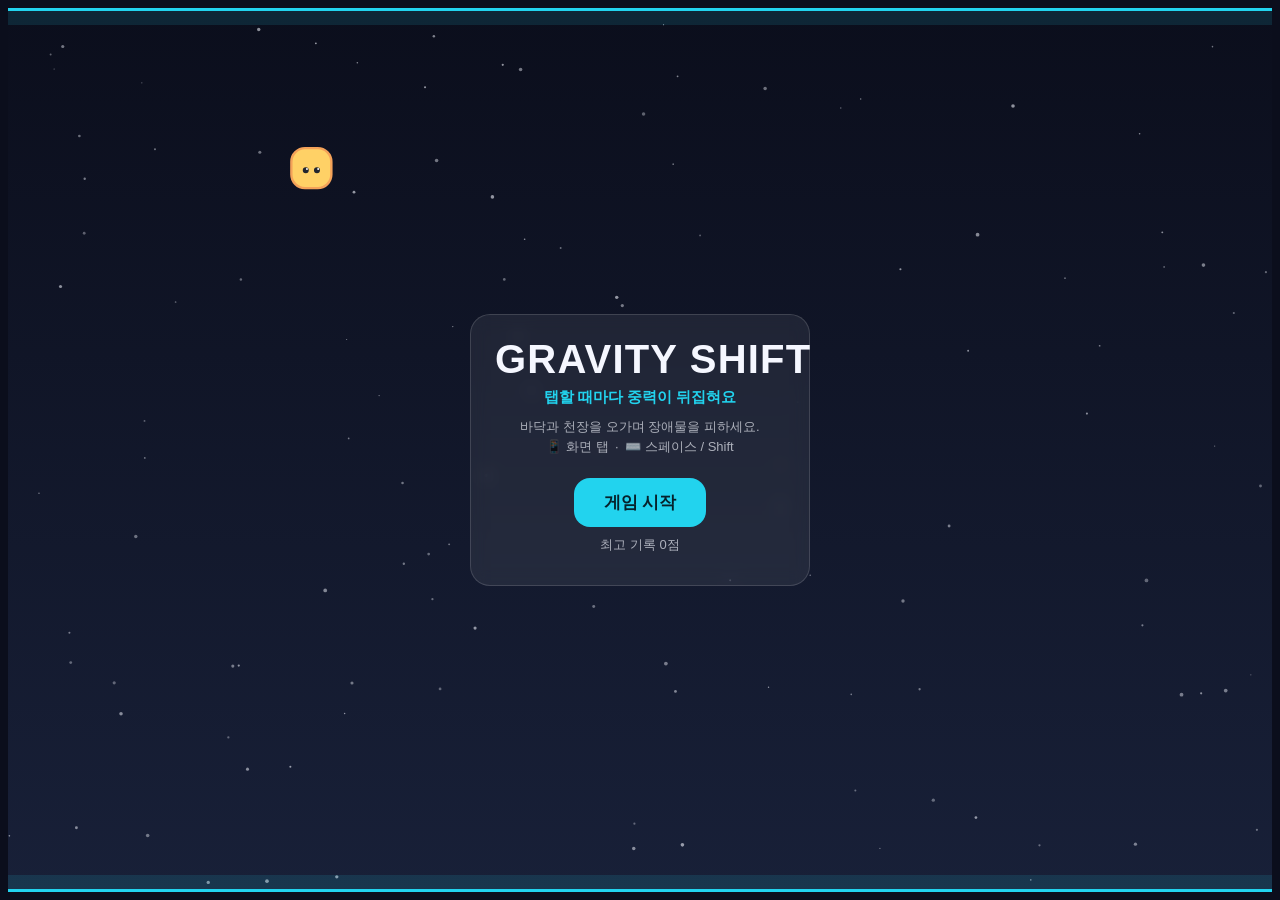
==== gravity-shift-standalone.html @ 94f9169b "Gravity Shift v1.1 — Game Off 2026 (SHIFT) 중력 반전 러너. 탭할 때마다 중력이 뒤집혀요. - v1.1: 최대 스크롤 속도 완화(1.55→1.40" ====
<!doctype html>
<html lang="ko">
<head>
<meta charset="utf-8">
<meta name="viewport" content="width=device-width, initial-scale=1, maximum-scale=1, user-scalable=no, viewport-fit=cover">
<meta name="apple-mobile-web-app-capable" content="yes">
<meta name="theme-color" content="#0b0e1c">
<title>Gravity Shift — 중력 반전 러너</title>
<style>
/* ==========================================================================
   Gravity Shift — 스타일
   색은 CSS 변수(디자인 토큰)로 관리해요. 앱 위젯에서는 자비스 앱의 토큰이
   자동으로 주입되고, 없을 때는 var() 안의 기본값을 사용해요.
   ========================================================================== */

* { box-sizing: border-box; }

html, body {
  margin: 0;
  padding: 0;
  height: 100%;
}

body {
  background: var(--pickle-surface-page, #0b0e1c);
  color: var(--pickle-text-primary, #f5f7ff);
  overflow: hidden;                      /* 당겨서 새로고침·스크롤 방지 */
  overscroll-behavior: none;
  -webkit-tap-highlight-color: transparent;
  user-select: none;
  -webkit-user-select: none;
  font-family: -apple-system, BlinkMacSystemFont, "Segoe UI", "Apple SD Gothic Neo", "Noto Sans KR", sans-serif;
}

/* 게임 무대: 화면 전체 + 아이폰 노치/홈바 안전 영역만큼 안쪽 여백 */
#stage {
  position: fixed;
  inset: 0;
  padding:
    calc(env(safe-area-inset-top, 0px) + 8px)
    calc(env(safe-area-inset-right, 0px) + 8px)
    calc(env(safe-area-inset-bottom, 0px) + 8px)
    calc(env(safe-area-inset-left, 0px) + 8px);
}

#game {
  display: block;
  width: 100%;
  height: 100%;
  touch-action: none;                    /* 탭해도 스크롤·확대되지 않아요 */
}

/* ── 안내 화면(시작·게임 오버·일시정지) ─────────────────────────── */
.screen {
  position: absolute;
  inset: 0;
  z-index: 2;
  display: flex;
  align-items: center;
  justify-content: center;
  padding: 24px;
  text-align: center;
}

.screen.hidden { display: none; }

.card {
  width: min(88%, 340px);
  padding: 22px 24px;
  border-radius: var(--pickle-radius-card, 20px);
  background: var(--pickle-surface-card, rgba(255, 255, 255, 0.07));
  border: 1px solid var(--pickle-border-hairline, rgba(255, 255, 255, 0.14));
  backdrop-filter: blur(8px);
  -webkit-backdrop-filter: blur(8px);
}

h1 {
  margin: 0 0 6px;
  font-size: clamp(26px, 7vw, 40px);
  font-weight: 800;
  letter-spacing: 0.03em;
  color: var(--pickle-text-primary, #f5f7ff);
}

h2 {
  margin: 0 0 10px;
  font-size: clamp(20px, 5vw, 26px);
  font-weight: 800;
}

.tag {
  margin: 0 0 10px;
  font-size: 15px;
  font-weight: 700;
  color: var(--pickle-accent, #22d3ee);
}

.hint {
  margin: 8px 0;
  font-size: 13px;
  line-height: 1.55;
  color: var(--pickle-text-secondary, rgba(245, 247, 255, 0.66));
}

.score-big {
  margin: 4px 0;
  font-size: 30px;
  font-weight: 800;
}

.badge {
  margin: 4px 0;
  font-size: 14px;
  font-weight: 700;
  color: var(--pickle-text-primary, #f5f7ff);
  background: rgba(255, 214, 102, 0.18);
  border: 1px solid rgba(255, 214, 102, 0.45);
  border-radius: var(--pickle-radius-pill, 999px);
  padding: 4px 12px;
  display: inline-block;
}

.badge.hidden { display: none; }

.btn {
  margin-top: 12px;
  font: inherit;
  font-size: 17px;
  font-weight: 800;
  padding: 13px 30px;
  border: 0;
  border-radius: var(--pickle-radius-cta, 16px);
  background: var(--pickle-accent, #22d3ee);
  color: #06222b;
  cursor: pointer;
  transition: transform 0.06s ease;
}

.btn:active { transform: scale(0.95); }

</style>
</head>
<body>
<main id="stage">
  <canvas id="game" aria-label="게임 화면"></canvas>

  <!-- 시작 화면 -->
  <section id="screen-title" class="screen">
    <div class="card">
      <h1>GRAVITY&nbsp;SHIFT</h1>
      <p class="tag">탭할 때마다 중력이 뒤집혀요</p>
      <p class="hint">바닥과 천장을 오가며 장애물을 피하세요.<br>
        📱 화면 탭&ensp;·&ensp;⌨️ 스페이스 / Shift</p>
      <button class="btn" id="btn-start" type="button">게임 시작</button>
      <p class="hint" id="title-best">최고 기록 0점</p>
    </div>
  </section>

  <!-- 게임 오버 화면 -->
  <section id="screen-over" class="screen hidden">
    <div class="card">
      <h2>게임 오버</h2>
      <p class="score-big" id="over-score">이번 점수 0점</p>
      <p class="badge hidden" id="over-new">🎉 새 최고 기록!</p>
      <p class="hint" id="over-best">최고 기록 0점</p>
      <button class="btn" id="btn-restart" type="button">다시 하기</button>
    </div>
  </section>

  <!-- 일시정지 화면 -->
  <section id="screen-pause" class="screen hidden">
    <div class="card">
      <h2>일시정지</h2>
      <p class="hint">화면을 탭하면 계속돼요</p>
      <button class="btn" id="btn-resume" type="button">계속하기</button>
    </div>
  </section>
</main>
<script>
/* ==========================================================================
   Gravity Shift — 중력 반전 러너
   GitHub Game Off 2026 · 테마 "SHIFT"
   --------------------------------------------------------------------------
   규칙: 화면을 탭하면 중력이 뒤집혀요. 바닥과 천장을 오가며
   가시(삼각형)와 공중 바를 피하고, 별을 먹으면 보너스 점수!
   --------------------------------------------------------------------------
   파일 안내
   · CFG      : 난이도 숫자들이 모여 있어요. 여기를 고치면 밸런스가 바뀝니다.
   · COLORS   : 게임 그림에 쓰는 색.
   · 위젯 연동: 자비스 앱 위젯에서 실행되면 pickle.widget 으로 기록을 저장하고
                자비스가 'flip'(중력 뒤집기)·'restart' 명령을 보낼 수 있어요.
   ========================================================================== */
(function () {
  'use strict';

  // ───────────────────────── 설정 (튜닝 포인트) ─────────────────────────
  var CFG = {
    gravity:       3.2,   // 중력 가속 (화면 높이/초²) — 클수록 빨리 떨어져요
    maxFall:       1.25,  // 최대 낙하 속도 (화면 높이/초)
    speedBase:     0.70,  // 장애물 스크롤 속도 (화면 높이/초)
    speedRamp:     1 / 50, // 매초 속도 증가율
    speedMax:      1.40,  // 최대 스크롤 속도 (후반 0.3초 미만 간격 방지)
    playerX:       0.24,  // 플레이어 x 위치 (화면 폭 비율)
    playerSize:    0.055, // 플레이어 크기 (화면 높이 비율)
    hitScale:      0.70,  // 충돌 판정 배율 — 1보다 작으면 더 관대해요
    gapMin:        0.60,  // 장애물 사이 최소 간격 (화면 높이 비율)
    gapMax:        1.00,  // 장애물 사이 최대 간격
    gapShrink:     0.60,  // 시간이 지날수록 간격이 최대 이 배율까지 줄어요
    pxPerPoint:    40,    // 이 만큼 이동할 때마다 1점
    starPoints:    5,     // 별 1개 보너스
    starChance:    0.35,  // 장애물 사이에 별이 나올 확률
    restartLockMs: 500    // 게임 오버 직후 입력 잠금 (실수로 바로 재시작되는 것 방지)
  };

  // 게임 그림에 쓰는 색 (화면 UI 색은 style.css의 토큰 사용)
  var COLORS = {
    skyTop: '#0b0e1c', skyBottom: '#182038',
    floorGlow: '#22d3ee',
    player: '#ffd166', playerDark: '#f4a259',
    obstacle: '#ff6b6b', obstacleDark: '#c9485f',
    star: '#ffe6a1',
    text: '#f5f7ff'
  };

  // ───────────────────── 위젯 연동 (앱에서 실행될 때) ─────────────────────
  var widget = (window.pickle && window.pickle.widget) ? window.pickle.widget : null;

  // ───────────────────────── 기록 불러오기 ─────────────────────────
  var store = { best: 0, last: 0, games: 0 };
  try {
    var rawBest = localStorage.getItem('gravity-shift-best');
    if (rawBest) store.best = parseInt(rawBest, 10) || 0;
  } catch (e) { /* 위젯 안에서는 localStorage를 못 써요 */ }
  if (widget && widget.state) {
    store.best  = widget.state.best  || store.best;
    store.last  = widget.state.last  || 0;
    store.games = widget.state.games || 0;
  }

  function saveRecord() {
    try { localStorage.setItem('gravity-shift-best', String(store.best)); } catch (e) {}
    if (widget) {
      widget.save({
        best: store.best, last: store.last, games: store.games,
        metrics: {
          high_score: store.best,
          last_score: store.last,
          games_played: store.games
        }
      }).catch(function () { /* 저장 충돌 시 onstate가 최신 상태를 알려줘요 */ });
    }
  }

  // ───────────────────────── 화면 요소 ─────────────────────────
  var stage  = document.getElementById('stage');
  var canvas = document.getElementById('game');
  var ctx    = canvas.getContext('2d');
  var screens = {
    title: document.getElementById('screen-title'),
    over:  document.getElementById('screen-over'),
    pause: document.getElementById('screen-pause')
  };
  var el = {
    titleBest: document.getElementById('title-best'),
    overScore: document.getElementById('over-score'),
    overBest:  document.getElementById('over-best'),
    overNew:   document.getElementById('over-new')
  };

  // ───────────────────────── 실행 상태 ─────────────────────────
  var W = 0, H = 0, DPR = 1, fontStack = 'sans-serif';
  var state = 'title';          // title | playing | paused | over
  var time = 0;                 // 이번 판 경과 시간(초)
  var speed = 0;                // 현재 스크롤 속도(px/초)
  var score = 0;
  var newBest = false;
  var overAt = 0;
  var lastSignalAt = -999999;
  var shake = 0, flash = 0;

  var player = { y: 0, vy: 0, dir: 1 };   // dir: 1=아래로, -1=위로
  var obstacles = [];           // {kind:'spike'|'bar', ...}
  var stars = [];               // {x, yF, r, phase}
  var particles = [];           // {x, y, vx, vy, life, maxLife, r, color}
  var trail = [];               // 플레이어 잔상
  var bgStars = [];             // 배경 별 (시차 스크롤)
  var distSinceSpawn = 0, nextGap = 0;

  function playerSize() {
    return Math.max(16, Math.min(40, H * CFG.playerSize));
  }

  // ───────────────────────── 소리 (WebAudio, 파일 없음) ─────────────────────────
  var AC = null;
  function ensureAudio() {
    if (!AC) {
      try { AC = new (window.AudioContext || window.webkitAudioContext)(); } catch (e) {}
    }
    if (AC && AC.state === 'suspended') AC.resume();
  }
  function blip(freq, dur, type, vol) {
    if (!AC) return;
    try {
      var o = AC.createOscillator(), g = AC.createGain();
      o.type = type || 'square';
      o.frequency.value = freq;
      g.gain.setValueAtTime(vol || 0.04, AC.currentTime);
      g.gain.exponentialRampToValueAtTime(0.0001, AC.currentTime + dur);
      o.connect(g); g.connect(AC.destination);
      o.start(); o.stop(AC.currentTime + dur);
    } catch (e) {}
  }

  // ───────────────────────── 크기 조절 ─────────────────────────
  function resize() {
    var oldH = H;
    W = canvas.clientWidth;
    H = canvas.clientHeight;
    if (W < 1 || H < 1) return;
    DPR = Math.min(window.devicePixelRatio || 1, 3);
    canvas.width  = Math.round(W * DPR);
    canvas.height = Math.round(H * DPR);
    ctx.setTransform(DPR, 0, 0, DPR, 0, 0);
    if (oldH > 0 && H !== oldH) player.y = player.y * H / oldH;
    fontStack = getComputedStyle(document.body).fontFamily || 'sans-serif';
    makeBgStars();
  }

  function makeBgStars() {
    bgStars = [];
    var n = Math.round(W * H / 9000);
    for (var i = 0; i < n; i++) {
      bgStars.push({
        x: Math.random(), y: Math.random(),
        z: 0.35 + Math.random() * 0.65,   // 깊이 (멀수록 느리게)
        r: 0.5 + Math.random() * 1.4
      });
    }
  }

  // ───────────────────────── 게임 흐름 ─────────────────────────
  function showScreen(name) {
    screens.title.classList.toggle('hidden', name !== 'title');
    screens.over.classList.toggle('hidden', name !== 'over');
    screens.pause.classList.toggle('hidden', name !== 'pause');
  }

  function refreshTitle() {
    el.titleBest.textContent = '최고 기록 ' + store.best + '점';
  }

  function startGame() {
    state = 'playing';
    time = 0; score = 0; newBest = false;
    player.y = H / 2; player.vy = 0; player.dir = 1;
    obstacles.length = 0; stars.length = 0; particles.length = 0; trail.length = 0;
    distSinceSpawn = 0;
    nextGap = H * CFG.gapMax * 1.3;   // 첫 장애물 전까지는 여유를 줘요
    shake = 0; flash = 0;
    showScreen(null);
    blip(560, 0.08, 'square', 0.05);
  }

  function pauseGame() {
    if (state !== 'playing') return;
    state = 'paused';
    showScreen('pause');
  }

  function resumeGame() {
    if (state !== 'paused') return;
    state = 'playing';
    showScreen(null);
  }

  function gameOver() {
    state = 'over';
    overAt = performance.now();
    shake = 1; flash = 1;
    var s = Math.floor(score);
    store.last = s;
    store.games += 1;
    newBest = s > store.best;
    if (newBest) store.best = s;
    saveRecord();

    el.overScore.textContent = '이번 점수 ' + s + '점';
    el.overBest.textContent = '최고 기록 ' + store.best + '점';
    el.overNew.classList.toggle('hidden', !newBest);
    setTimeout(function () { if (state === 'over') showScreen('over'); }, 450);

    if (widget && performance.now() - lastSignalAt > 3000) {
      lastSignalAt = performance.now();
      widget.signal(newBest
        ? '새 최고 기록! ' + s + '점으로 게임 오버였어요.'
        : s + '점으로 게임 오버, 최고 기록은 ' + store.best + '점이에요.');
    }
    blip(120, 0.3, 'sawtooth', 0.07);
    blip(60, 0.4, 'triangle', 0.05);
  }

  function flip() {
    player.dir *= -1;
    var px = W * CFG.playerX, size = playerSize();
    for (var i = 0; i < 8; i++) {
      var a = Math.random() * Math.PI * 2;
      particles.push({
        x: px, y: player.y,
        vx: Math.cos(a) * size * 3, vy: Math.sin(a) * size * 3,
        life: 0.35, maxLife: 0.35, r: size * 0.10 + Math.random() * size * 0.08,
        color: COLORS.player
      });
    }
    blip(300 + Math.random() * 60, 0.07, 'square', 0.045);
  }

  // ───────────────────────── 스폰 ─────────────────────────
  function spawnObstacle() {
    var size = playerSize();
    if (time > 14 && Math.random() < 0.24) {
      // 공중 바: 바로 위나 아래에 딱 붙어서 통과해야 해요
      var bh = H * (0.20 + Math.random() * 0.14);
      obstacles.push({
        kind: 'bar',
        x: W + size * 2, w: size * 0.9,
        top: H * 0.5 - bh / 2, bottom: H * 0.5 + bh / 2,
        passed: false
      });
    } else {
      var n = 1 + (Math.random() < 0.35 ? 1 : 0) + (Math.random() < 0.12 ? 1 : 0);
      obstacles.push({
        kind: 'spike',
        x: W + size * 2, w: size * 1.5 * n, h: size * 1.5,
        side: Math.random() < 0.5 ? 'floor' : 'ceil',
        n: n, passed: false
      });
    }
    if (Math.random() < CFG.starChance) {
      stars.push({
        x: W + size * 2 + nextGap * 0.55,
        yF: 0.20 + Math.random() * 0.60,
        r: size * 0.55,
        phase: Math.random() * Math.PI * 2
      });
    }
    var shrink = 1 - Math.min(0.30, time * CFG.gapShrink / 90);
    nextGap = H * (CFG.gapMin + Math.random() * (CFG.gapMax - CFG.gapMin)) * shrink;
    distSinceSpawn = 0;
  }

  // ───────────────────────── 업데이트 ─────────────────────────
  function rectHit(ax, ay, aw, ah, bx, by, bw, bh) {
    return ax < bx + bw && ax + aw > bx && ay < by + bh && ay + ah > by;
  }

  function update(dt) {
    shake = Math.max(0, shake - dt * 2.2);
    flash = Math.max(0, flash - dt * 2.4);
    updateParticles(dt);

    if (state === 'title') { time += dt; return; }
    if (state !== 'playing') return;

    time += dt;
    speed = Math.min(H * CFG.speedMax, H * CFG.speedBase * (1 + time * CFG.speedRamp));

    // 중력 + 낙하
    player.vy += H * CFG.gravity * player.dir * dt;
    var mf = H * CFG.maxFall;
    if (player.vy >  mf) player.vy =  mf;
    if (player.vy < -mf) player.vy = -mf;
    player.y += player.vy * dt;

    var half = playerSize() * CFG.hitScale / 2;
    // 바닥·천장에 닿으면 미끄러지듯 붙어 있어요 (죽지 않아요)
    if (player.y + half > H) { player.y = H - half; if (player.dir > 0) player.vy = 0; }
    if (player.y - half < 0) { player.y = half;     if (player.dir < 0) player.vy = 0; }

    // 잔상
    trail.push({ y: player.y });
    if (trail.length > 10) trail.shift();

    // 스폰
    distSinceSpawn += speed * dt;
    if (distSinceSpawn >= nextGap) spawnObstacle();

    // 장애물 이동 · 통과 점수 · 충돌
    var px = W * CFG.playerX, py = player.y, size = playerSize();
    for (var i = obstacles.length - 1; i >= 0; i--) {
      var o = obstacles[i];
      o.x -= speed * dt;
      if (o.x + o.w < -40) { obstacles.splice(i, 1); continue; }

      if (!o.passed && o.x + o.w < px - half) { o.passed = true; score += 1; }

      var hit = false;
      if (o.kind === 'spike') {
        var hh = o.h * 0.72;                       // 뾰족한 끝은 살짝 관대하게
        var oy = (o.side === 'floor') ? H - hh : 0;
        hit = rectHit(px - half, py - half, half * 2, half * 2,
                      o.x + o.w * 0.18, oy, o.w * 0.64, hh);
      } else {
        var m = size * 0.08;
        hit = rectHit(px - half, py - half, half * 2, half * 2,
                      o.x + m, o.top + m, o.w - 2 * m, (o.bottom - o.top) - 2 * m);
      }
      if (hit) { gameOver(); return; }
    }

    // 별
    for (var j = stars.length - 1; j >= 0; j--) {
      var st = stars[j];
      st.x -= speed * dt;
      if (st.x < -40) { stars.splice(j, 1); continue; }
      var sy = st.yF * H;
      var dx = px - st.x, dy = py - sy;
      if (dx * dx + dy * dy < (st.r + half) * (st.r + half)) {
        score += CFG.starPoints;
        for (var k = 0; k < 10; k++) {
          var a2 = Math.random() * Math.PI * 2;
          particles.push({
            x: st.x, y: sy,
            vx: Math.cos(a2) * size * 4, vy: Math.sin(a2) * size * 4,
            life: 0.4, maxLife: 0.4, r: size * 0.09,
            color: COLORS.star
          });
        }
        stars.splice(j, 1);
        blip(880, 0.12, 'sine', 0.05);
      }
    }

    // 거리 점수
    score += speed * dt / CFG.pxPerPoint;
  }

  function updateParticles(dt) {
    for (var i = particles.length - 1; i >= 0; i--) {
      var p = particles[i];
      p.life -= dt;
      if (p.life <= 0) { particles.splice(i, 1); continue; }
      p.x += p.vx * dt; p.y += p.vy * dt;
      p.vx *= 0.92; p.vy *= 0.92;
    }
  }

  // ───────────────────────── 그리기 ─────────────────────────
  function rr(x, y, w, h, r) {
    ctx.beginPath();
    ctx.moveTo(x + r, y);
    ctx.arcTo(x + w, y, x + w, y + h, r);
    ctx.arcTo(x + w, y + h, x, y + h, r);
    ctx.arcTo(x, y + h, x, y, r);
    ctx.arcTo(x, y, x + w, y, r);
    ctx.closePath();
  }

  function draw() {
    // 배경 그라데이션
    var bg = ctx.createLinearGradient(0, 0, 0, H);
    bg.addColorStop(0, COLORS.skyTop);
    bg.addColorStop(1, COLORS.skyBottom);
    ctx.fillStyle = bg;
    ctx.fillRect(0, 0, W, H);

    // 배경 별 (시차 스크롤)
    ctx.fillStyle = 'rgba(245,247,255,0.8)';
    for (var i = 0; i < bgStars.length; i++) {
      var b = bgStars[i];
      var bx = ((b.x - time * b.z * 0.03) % 1 + 1) % 1;
      ctx.globalAlpha = 0.25 + b.z * 0.5;
      ctx.beginPath();
      ctx.arc(bx * W, b.y * H, b.r, 0, Math.PI * 2);
      ctx.fill();
    }
    ctx.globalAlpha = 1;

    // 화면 흔들림 (게임 오버 순간)
    ctx.save();
    if (shake > 0) {
      ctx.translate((Math.random() - 0.5) * shake * 14, (Math.random() - 0.5) * shake * 14);
    }

    drawPickups();
    drawObstacles();
    drawPlayer();
    drawParticles();

    ctx.restore();

    // 바닥·천장 라인
    ctx.fillStyle = COLORS.floorGlow;
    ctx.fillRect(0, 0, W, 3);
    ctx.fillRect(0, H - 3, W, 3);
    ctx.fillStyle = 'rgba(34,211,238,0.12)';
    ctx.fillRect(0, 3, W, 14);
    ctx.fillRect(0, H - 17, W, 14);

    // 점수판
    if (state === 'playing' || state === 'paused' || state === 'over') {
      ctx.fillStyle = COLORS.text;
      ctx.textAlign = 'center';
      ctx.font = '800 ' + Math.round(Math.max(18, H * 0.045)) + 'px ' + fontStack;
      ctx.fillText(String(Math.floor(score)), W / 2, Math.max(30, H * 0.07));
      ctx.textAlign = 'right';
      ctx.font = '600 ' + Math.round(Math.max(11, H * 0.022)) + 'px ' + fontStack;
      ctx.globalAlpha = 0.6;
      ctx.fillText('최고 ' + store.best, W - 12, Math.max(24, H * 0.045));
      ctx.globalAlpha = 1;
    }

    // 피격 플래시
    if (flash > 0) {
      ctx.fillStyle = 'rgba(255,80,80,' + (flash * 0.30) + ')';
      ctx.fillRect(0, 0, W, H);
    }
  }

  function drawObstacles() {
    var size = playerSize();
    for (var i = 0; i < obstacles.length; i++) {
      var o = obstacles[i];
      if (o.kind === 'spike') {
        var sw = o.w / o.n;
        for (var s = 0; s < o.n; s++) {
          var x0 = o.x + s * sw;
          ctx.beginPath();
          if (o.side === 'floor') {
            ctx.moveTo(x0, H);
            ctx.lineTo(x0 + sw / 2, H - o.h);
            ctx.lineTo(x0 + sw, H);
          } else {
            ctx.moveTo(x0, 0);
            ctx.lineTo(x0 + sw / 2, o.h);
            ctx.lineTo(x0 + sw, 0);
          }
          ctx.closePath();
          var gr = ctx.createLinearGradient(x0, 0, x0 + sw, 0);
          gr.addColorStop(0, COLORS.obstacleDark);
          gr.addColorStop(0.5, COLORS.obstacle);
          gr.addColorStop(1, COLORS.obstacleDark);
          ctx.fillStyle = gr;
          ctx.fill();
        }
      } else { // 공중 바
        ctx.fillStyle = COLORS.obstacleDark;
        rr(o.x, o.top, o.w, o.bottom - o.top, size * 0.16);
        ctx.fill();
        ctx.fillStyle = COLORS.obstacle;
        rr(o.x + o.w * 0.18, o.top, o.w * 0.64, o.bottom - o.top, size * 0.12);
        ctx.fill();
      }
    }
  }

  function drawPickups() {
    for (var i = 0; i < stars.length; i++) {
      var st = stars[i];
      var sy = st.yF * H + Math.sin(time * 3 + st.phase) * H * 0.012;
      ctx.save();
      ctx.translate(st.x, sy);
      ctx.rotate(time * 1.5 + st.phase);
      ctx.fillStyle = COLORS.star;
      ctx.shadowColor = COLORS.star;
      ctx.shadowBlur = st.r * 1.4;
      ctx.beginPath();
      for (var k = 0; k < 10; k++) {
        var ang = k * Math.PI / 5 - Math.PI / 2;
        var rad = (k % 2 === 0) ? st.r : st.r * 0.45;
        ctx.lineTo(Math.cos(ang) * rad, Math.sin(ang) * rad);
      }
      ctx.closePath();
      ctx.fill();
      ctx.restore();
    }
  }

  function drawPlayer() {
    var size = playerSize();
    var px = W * CFG.playerX;

    // 잔상
    for (var i = 0; i < trail.length; i++) {
      ctx.globalAlpha = (i / trail.length) * 0.16;
      ctx.fillStyle = COLORS.player;
      ctx.beginPath();
      ctx.arc(px, trail[i].y, size * 0.42, 0, Math.PI * 2);
      ctx.fill();
    }
    ctx.globalAlpha = 1;

    // 몸통 (낙하 방향으로 살짝 늘어나요)
    var y = (state === 'title')
      ? H * 0.17 + Math.sin(time * 2.4) * H * 0.02   // 시작 카드 위쪽에서 둥실 (클로드 수정)
      : player.y;
    ctx.save();
    ctx.translate(px, y);
    var stretch = Math.min(0.20, Math.abs(player.vy) / (H * CFG.maxFall)) * 0.35;
    ctx.scale(1 - stretch * 0.6, 1 + stretch);
    rr(-size / 2, -size / 2, size, size, size * 0.34);
    ctx.fillStyle = COLORS.player;
    ctx.fill();
    ctx.lineWidth = Math.max(1.5, size * 0.06);
    ctx.strokeStyle = COLORS.playerDark;
    ctx.stroke();

    // 눈 (중력 방향을 바라봐요)
    var look = player.dir * size * 0.07;
    ctx.fillStyle = '#22252e';
    ctx.beginPath();
    ctx.arc(-size * 0.14, look - size * 0.02, size * 0.075, 0, Math.PI * 2);
    ctx.arc( size * 0.14, look - size * 0.02, size * 0.075, 0, Math.PI * 2);
    ctx.fill();
    ctx.fillStyle = '#ffffff';
    ctx.beginPath();
    ctx.arc(-size * 0.11, look - size * 0.05, size * 0.025, 0, Math.PI * 2);
    ctx.arc( size * 0.17, look - size * 0.05, size * 0.025, 0, Math.PI * 2);
    ctx.fill();
    ctx.restore();
  }

  function drawParticles() {
    for (var i = 0; i < particles.length; i++) {
      var p = particles[i];
      ctx.globalAlpha = Math.max(0, p.life / p.maxLife);
      ctx.fillStyle = p.color;
      ctx.beginPath();
      ctx.arc(p.x, p.y, p.r, 0, Math.PI * 2);
      ctx.fill();
    }
    ctx.globalAlpha = 1;
  }

  // ───────────────────────── 입력 ─────────────────────────
  function primary() {
    ensureAudio();
    if (state === 'title')  { startGame(); return; }
    if (state === 'paused') { resumeGame(); return; }
    if (state === 'playing') { flip(); return; }
    if (state === 'over' && performance.now() - overAt > CFG.restartLockMs) startGame();
  }

  // 포인터(손가락·마우스) 입력 — 스크롤·더블탭 확대 방지
  stage.addEventListener('pointerdown', function (e) {
    if (e.button && e.button > 0) return;
    e.preventDefault();
    primary();
  }, { passive: false });

  stage.addEventListener('touchmove', function (e) { e.preventDefault(); }, { passive: false });
  document.addEventListener('gesturestart', function (e) { e.preventDefault(); });
  document.addEventListener('contextmenu', function (e) {
    if (e.target && e.target.closest && e.target.closest('#stage')) e.preventDefault();
  });

  // 키보드 입력 (스페이스·Shift·위 방향키) — 꾹 누르기 반복은 무시
  window.addEventListener('keydown', function (e) {
    if (e.repeat) return;
    if (e.code === 'Space' || e.code === 'ArrowUp' || e.code === 'KeyW' ||
        e.code === 'ShiftLeft' || e.code === 'ShiftRight' || e.code === 'Enter') {
      e.preventDefault();
      primary();
    }
  });

  // 버튼: 터치·마우스는 위 pointerdown이 처리하고, 키보드 접근성용 click만 받아요
  ['btn-start', 'btn-restart', 'btn-resume'].forEach(function (id) {
    var b = document.getElementById(id);
    if (b) b.addEventListener('click', function (e) { if (e.detail === 0) primary(); });
  });

  // 화면을 벗어나면 자동 일시정지
  document.addEventListener('visibilitychange', function () {
    if (document.hidden) pauseGame();
  });

  // ───────────────────────── 위젯 명령 (자비스용) ─────────────────────────
  if (widget) {
    widget.oncommand = function (line) {
      var word = line.trim().split(/\s+/)[0];
      if (word === 'restart') { startGame(); return '새 판을 시작했어요.'; }
      if (word === 'flip') {
        if (state !== 'playing') throw new Error('게임이 진행 중이 아니에요. 먼저 restart로 판을 시작해 주세요.');
        flip();
        return '중력을 뒤집었어요.';
      }
      throw new Error('알 수 없는 명령이에요: ' + word);
    };
    widget.onstate = function (data) {
      if (data && typeof data.best === 'number' && data.best > store.best) {
        store.best = data.best;
        refreshTitle();
      }
    };
  }

  // ───────────────────────── 메인 루프 ─────────────────────────
  var lastTime = performance.now();
  function loop(now) {
    var dt = Math.min((now - lastTime) / 1000, 0.033);  // 프레임 끊김 방지
    lastTime = now;
    update(dt);
    draw();
    requestAnimationFrame(loop);
  }

  // ───────────────────────── 시작 ─────────────────────────
  window.addEventListener('resize', resize);
  resize();
  refreshTitle();
  showScreen('title');
  requestAnimationFrame(loop);

  // 디버깅·테스트용 손잡이 (게임 플레이에는 필요 없어요)
  window.GravityShift = {
    get state() { return state; },
    get score() { return Math.floor(score); },
    get best()  { return store.best; },
    get dir()   { return player.dir; },
    primary: primary,
    start: startGame
  };
})();

</script>
</body>
</html>
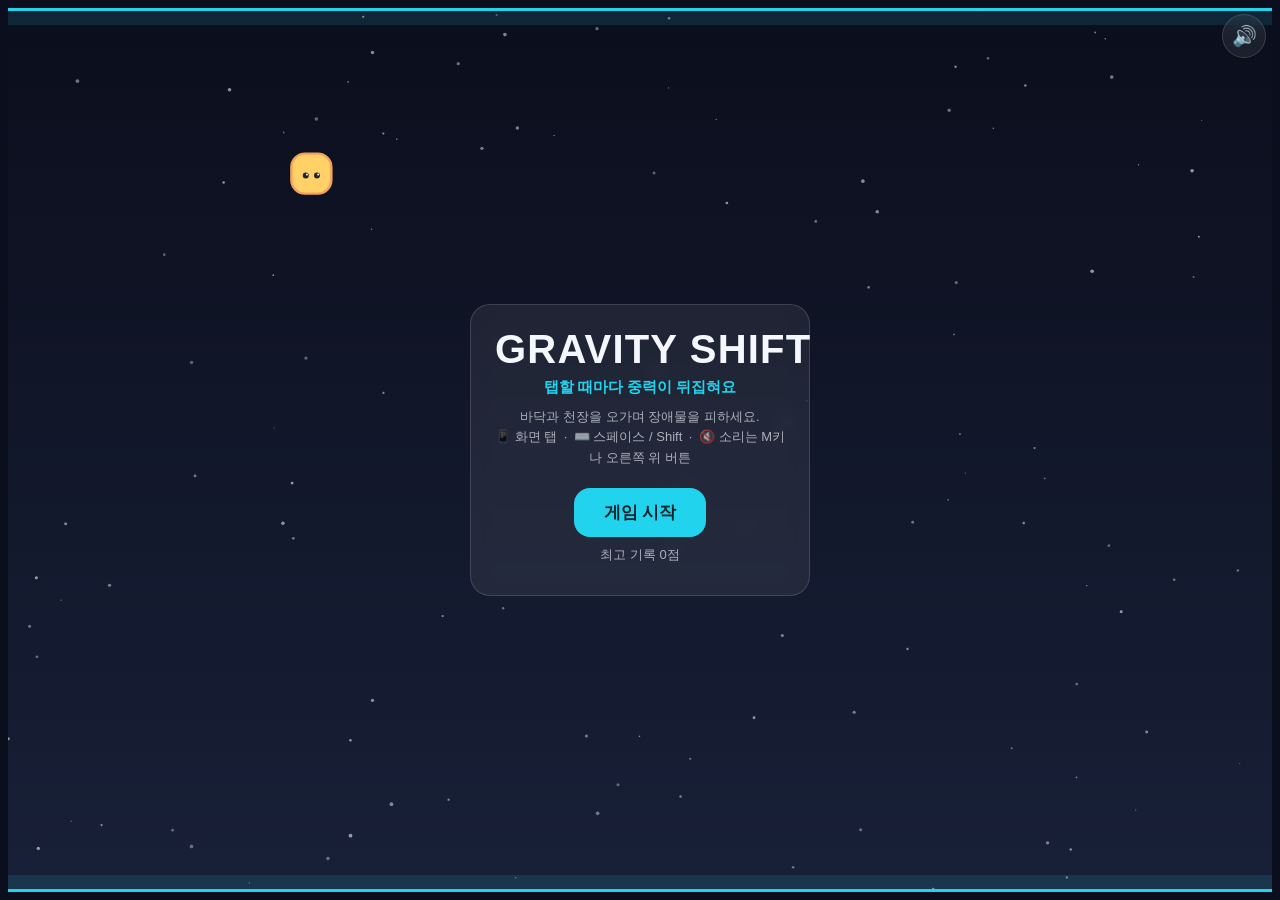
==== commit 2ad22c4f: "효과음 추가: 중력 반전·별·시작·충돌 사운드 + 음소거 버튼(M키), iOS 오디오 잠금 해제 - Web Audio로 직접 생성한 저작권 걱정 없는 효과음 4종 - 오른쪽 위 🔊" ====
--- a/gravity-shift-standalone.html
+++ b/gravity-shift-standalone.html
@@ -50,6 +50,29 @@
   touch-action: none;                    /* 탭해도 스크롤·확대되지 않아요 */
 }
 
+/* ── 음소거 버튼 (오른쪽 위, 화면 위에 떠 있어요) ─────────────────── */
+#btn-sound {
+  position: absolute;
+  top: calc(env(safe-area-inset-top, 0px) + 14px);
+  right: calc(env(safe-area-inset-right, 0px) + 14px);
+  z-index: 3;
+  width: 44px;                           /* 손가락 누르기 쉬운 최소 크기 */
+  height: 44px;
+  font-size: 20px;
+  line-height: 1;
+  border: 1px solid var(--pickle-border-hairline, rgba(255, 255, 255, 0.14));
+  border-radius: var(--pickle-radius-pill, 999px);
+  background: var(--pickle-surface-card, rgba(255, 255, 255, 0.07));
+  color: var(--pickle-text-primary, #f5f7ff);
+  cursor: pointer;
+  backdrop-filter: blur(8px);
+  -webkit-backdrop-filter: blur(8px);
+  -webkit-tap-highlight-color: transparent;
+  padding: 0;
+}
+
+#btn-sound:active { transform: scale(0.92); }
+
 /* ── 안내 화면(시작·게임 오버·일시정지) ─────────────────────────── */
 .screen {
   position: absolute;
@@ -143,6 +166,7 @@
 <body>
 <main id="stage">
   <canvas id="game" aria-label="게임 화면"></canvas>
+  <button id="btn-sound" type="button" aria-label="소리 끄기" aria-pressed="false">🔊</button>
 
   <!-- 시작 화면 -->
   <section id="screen-title" class="screen">
@@ -150,7 +174,7 @@
       <h1>GRAVITY&nbsp;SHIFT</h1>
       <p class="tag">탭할 때마다 중력이 뒤집혀요</p>
       <p class="hint">바닥과 천장을 오가며 장애물을 피하세요.<br>
-        📱 화면 탭&ensp;·&ensp;⌨️ 스페이스 / Shift</p>
+        📱 화면 탭&ensp;·&ensp;⌨️ 스페이스 / Shift&ensp;·&ensp;🔇 소리는 M키나 오른쪽 위 버튼</p>
       <button class="btn" id="btn-start" type="button">게임 시작</button>
       <p class="hint" id="title-best">최고 기록 0점</p>
     </div>
@@ -291,24 +315,92 @@
   }
 
   // ───────────────────────── 소리 (WebAudio, 파일 없음) ─────────────────────────
+  // 저작권 걱정 없는 자체 생성 효과음이에요. 오디오 파일 대신 브라우저가
+  // 직접 파형을 만들어요. iPhone 등 모바일 브라우저는 사용자가 화면을 누르기
+  // 전까지 소리를 금지하므로, 첫 입력(pointerdown·키보드)에서 잠금을 풀어요.
   var AC = null;
+  var sfxCount = 0;                       // 재생 시도 횟수 (테스트 확인용)
+  var muted = false;                      // 음소거 상태 (localStorage에 저장)
+  try {
+    muted = localStorage.getItem('gravity-shift-muted') === '1';
+  } catch (e) { /* 위젯 안에서는 localStorage를 못 써요 */ }
+
   function ensureAudio() {
     if (!AC) {
       try { AC = new (window.AudioContext || window.webkitAudioContext)(); } catch (e) {}
     }
+    // iOS는 제스처 안에서 resume해야 해요 — primary()가 항상 이 함수를 부러요
     if (AC && AC.state === 'suspended') AC.resume();
   }
-  function blip(freq, dur, type, vol) {
-    if (!AC) return;
+
+  // 파형 하나를 예약해서 재생해요. freq는 숫자 또는 [시작, 끝] (높이 미끄러짐)
+  function tone(freq, dur, type, vol, delay) {
+    if (muted || !AC || AC.state !== 'running') return;
     try {
+      var t = AC.currentTime + (delay || 0);
       var o = AC.createOscillator(), g = AC.createGain();
       o.type = type || 'square';
-      o.frequency.value = freq;
-      g.gain.setValueAtTime(vol || 0.04, AC.currentTime);
-      g.gain.exponentialRampToValueAtTime(0.0001, AC.currentTime + dur);
+      if (freq instanceof Array) {
+        o.frequency.setValueAtTime(freq[0], t);
+        o.frequency.exponentialRampToValueAtTime(freq[1], t + dur);
+      } else {
+        o.frequency.value = freq;
+      }
+      g.gain.setValueAtTime(vol || 0.04, t);
+      g.gain.exponentialRampToValueAtTime(0.0001, t + dur);
       o.connect(g); g.connect(AC.destination);
-      o.start(); o.stop(AC.currentTime + dur);
+      o.start(t); o.stop(t + dur + 0.02);
+      sfxCount += 1;
     } catch (e) {}
+  }
+
+  // 충돌용 짧은 노이즈 (백색 잡음 + 로우패스)
+  function thud(dur, vol, delay) {
+    if (muted || !AC || AC.state !== 'running') return;
+    try {
+      var t = AC.currentTime + (delay || 0);
+      var n = Math.floor(AC.sampleRate * dur);
+      var buf = AC.createBuffer(1, n, AC.sampleRate);
+      var data = buf.getChannelData(0);
+      for (var i = 0; i < n; i++) data[i] = (Math.random() * 2 - 1) * (1 - i / n);
+      var src = AC.createBufferSource();
+      src.buffer = buf;
+      var lp = AC.createBiquadFilter();
+      lp.type = 'lowpass';
+      lp.frequency.value = 900;
+      var g = AC.createGain();
+      g.gain.setValueAtTime(vol, t);
+      g.gain.exponentialRampToValueAtTime(0.0001, t + dur);
+      src.connect(lp); lp.connect(g); g.connect(AC.destination);
+      src.start(t);
+      sfxCount += 1;
+    } catch (e) {}
+  }
+
+  // 중력 반전: 위로 뒤집으면 철컥 올라가고, 아래로는 내려가는 짧은 스윕
+  function sfxFlip(dirUp) {
+    var f = dirUp ? [320, 640] : [560, 300];
+    tone(f, 0.09, 'square', 0.04);
+    tone(dirUp ? 960 : 640, 0.06, 'sine', 0.02, 0.01);
+  }
+
+  // 별 획득: 반짝- 하고 올라가는 두 음 (딩-딩↑)
+  function sfxStar() {
+    tone(880, 0.09, 'sine', 0.05);
+    tone(1318.5, 0.13, 'sine', 0.045, 0.07);
+    tone(1760, 0.09, 'triangle', 0.018, 0.07);
+  }
+
+  // 시작: 짧고 경쾌한 두 번
+  function sfxStart() {
+    tone(440, 0.07, 'square', 0.04);
+    tone(660, 0.1, 'square', 0.04, 0.08);
+  }
+
+  // 충돌·게임 오버: 낮게 떨어지는 소리 + 둔탁한 노이즈
+  function sfxOver() {
+    tone([180, 55], 0.32, 'sawtooth', 0.06);
+    thud(0.22, 0.09);
   }
 
   // ───────────────────────── 크기 조절 ─────────────────────────
@@ -358,7 +450,7 @@
     nextGap = H * CFG.gapMax * 1.3;   // 첫 장애물 전까지는 여유를 줘요
     shake = 0; flash = 0;
     showScreen(null);
-    blip(560, 0.08, 'square', 0.05);
+    sfxStart();
   }
 
   function pauseGame() {
@@ -395,8 +487,7 @@
         ? '새 최고 기록! ' + s + '점으로 게임 오버였어요.'
         : s + '점으로 게임 오버, 최고 기록은 ' + store.best + '점이에요.');
     }
-    blip(120, 0.3, 'sawtooth', 0.07);
-    blip(60, 0.4, 'triangle', 0.05);
+    sfxOver();
   }
 
   function flip() {
@@ -411,7 +502,7 @@
         color: COLORS.player
       });
     }
-    blip(300 + Math.random() * 60, 0.07, 'square', 0.045);
+    sfxFlip(player.dir < 0);   // flip()은 dir을 먼저 뒤집으니 -1이면 위로 올라간 상태
   }
 
   // ───────────────────────── 스폰 ─────────────────────────
@@ -526,7 +617,7 @@
           });
         }
         stars.splice(j, 1);
-        blip(880, 0.12, 'sine', 0.05);
+        sfxStar();
       }
     }
 
@@ -605,7 +696,7 @@
       ctx.textAlign = 'right';
       ctx.font = '600 ' + Math.round(Math.max(11, H * 0.022)) + 'px ' + fontStack;
       ctx.globalAlpha = 0.6;
-      ctx.fillText('최고 ' + store.best, W - 12, Math.max(24, H * 0.045));
+      ctx.fillText('최고 ' + store.best, W - 70, Math.max(24, H * 0.045));   // 음소거 버튼 왼쪽으로 피해요
       ctx.globalAlpha = 1;
     }
 
@@ -769,6 +860,44 @@
     if (b) b.addEventListener('click', function (e) { if (e.detail === 0) primary(); });
   });
 
+  // ───────────────────────── 음소거 버튼 (오른쪽 위) ─────────────────────────
+  var btnSound = document.getElementById('btn-sound');
+  function applyMuteUI() {
+    if (!btnSound) return;
+    btnSound.textContent = muted ? '\uD83D\uDD07' : '\uD83D\uDD0A';   // 🔇 / 🔊
+    btnSound.setAttribute('aria-label', muted ? '소리 켜기' : '소리 끄기');
+    btnSound.setAttribute('aria-pressed', muted ? 'true' : 'false');
+  }
+  function toggleMute() {
+    muted = !muted;
+    try { localStorage.setItem('gravity-shift-muted', muted ? '1' : '0'); } catch (e) {}
+    applyMuteUI();
+    if (!muted) { ensureAudio(); tone(660, 0.08, 'sine', 0.04); }   // 켰을 때 확인음
+  }
+  if (btnSound) {
+    // stage의 pointerdown(게임 입력)으로 번지지 않게 여기서 멈춰요
+    btnSound.addEventListener('pointerdown', function (e) {
+      e.stopPropagation();
+      e.preventDefault();
+      toggleMute();
+    });
+    btnSound.addEventListener('click', function (e) {
+      if (e.detail === 0) toggleMute();   // 키보드 접근성
+    });
+  }
+  applyMuteUI();
+
+  // 키보드 M키로도 음소거 전환
+  window.addEventListener('keydown', function (e) {
+    if (e.repeat) return;
+    if (e.code === 'KeyM') { e.preventDefault(); toggleMute(); }
+  });
+
+  // 화면에서 돌아오면 오디오 잠금이 다시 걸렸을 수 있어요 — 다음 입력에서 풀어요
+  document.addEventListener('visibilitychange', function () {
+    if (!document.hidden && AC && AC.state === 'suspended') AC.resume();
+  });
+
   // 화면을 벗어나면 자동 일시정지
   document.addEventListener('visibilitychange', function () {
     if (document.hidden) pauseGame();
@@ -817,6 +946,9 @@
     get score() { return Math.floor(score); },
     get best()  { return store.best; },
     get dir()   { return player.dir; },
+    audio: function () {
+      return { muted: muted, acState: AC ? AC.state : 'none', sfxCount: sfxCount };
+    },
     primary: primary,
     start: startGame
   };
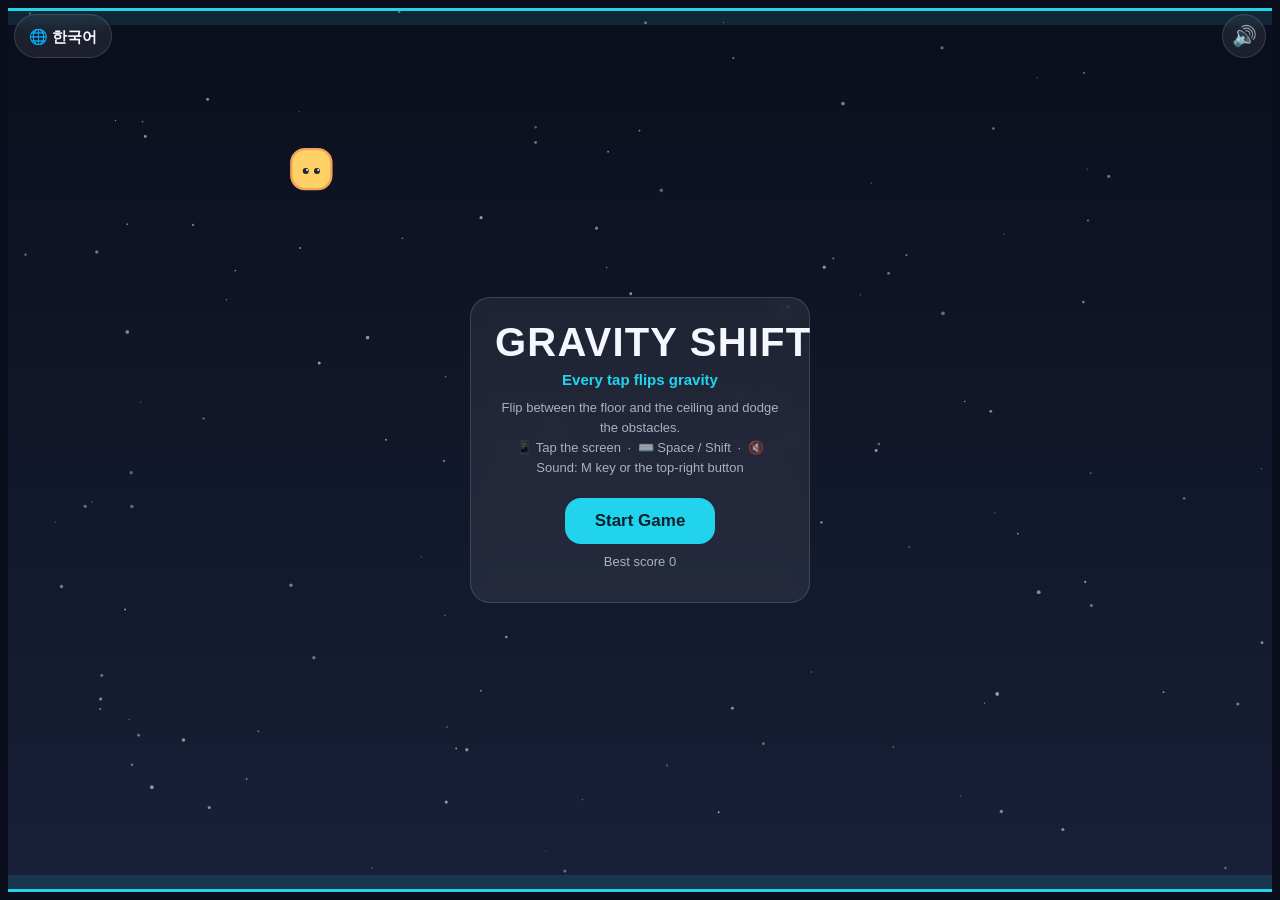
==== commit 88eed335: "한국어 / English 언어 전환 추가 - 왼쪽 위 🌐 버튼으로 한국어 ↔ English (게임 중에는 숨김) - 시작·일시정지·게임 오버 화면, 조작 안내, 최고 기록, 탭 제" ====
--- a/gravity-shift-standalone.html
+++ b/gravity-shift-standalone.html
@@ -73,6 +73,46 @@
 
 #btn-sound:active { transform: scale(0.92); }
 
+/* ── 언어 전환 버튼 (왼쪽 위) ─────────────────────────────────── */
+#btn-lang {
+  position: absolute;
+  top: calc(env(safe-area-inset-top, 0px) + 14px);
+  left: calc(env(safe-area-inset-left, 0px) + 14px);
+  z-index: 3;
+  min-width: 44px;                       /* 손가락 누르기 쉬운 최소 크기 */
+  height: 44px;
+  padding: 0 14px;
+  font: inherit;
+  font-size: 15px;
+  font-weight: 700;
+  line-height: 1;
+  border: 1px solid var(--pickle-border-hairline, rgba(255, 255, 255, 0.14));
+  border-radius: var(--pickle-radius-pill, 999px);
+  background: var(--pickle-surface-card, rgba(255, 255, 255, 0.07));
+  color: var(--pickle-text-primary, #f5f7ff);
+  cursor: pointer;
+  backdrop-filter: blur(8px);
+  -webkit-backdrop-filter: blur(8px);
+  -webkit-tap-highlight-color: transparent;
+  transition: opacity 0.18s ease, transform 0.06s ease;
+}
+
+#btn-lang:active { transform: scale(0.92); }
+
+/* 게임 중에는 화면을 가리지 않게 숨겨요 (탭이 언어 전환으로 새는 것도 방지) */
+#btn-lang.is-hidden {
+  opacity: 0;
+  pointer-events: none;
+}
+
+/* 키보드로 이동했을 때 보이는 초점 테두리 (접근성) */
+#btn-lang:focus-visible,
+#btn-sound:focus-visible,
+.btn:focus-visible {
+  outline: 2px solid var(--pickle-accent, #22d3ee);
+  outline-offset: 2px;
+}
+
 /* ── 안내 화면(시작·게임 오버·일시정지) ─────────────────────────── */
 .screen {
   position: absolute;
@@ -166,16 +206,18 @@
 <body>
 <main id="stage">
   <canvas id="game" aria-label="게임 화면"></canvas>
+  <!-- 언어 전환 (왼쪽 위) — 한국어 ↔ English -->
+  <button id="btn-lang" type="button" aria-label="영어로 바꾸기 (Switch to English)">🌐 EN</button>
   <button id="btn-sound" type="button" aria-label="소리 끄기" aria-pressed="false">🔊</button>
 
   <!-- 시작 화면 -->
   <section id="screen-title" class="screen">
     <div class="card">
       <h1>GRAVITY&nbsp;SHIFT</h1>
-      <p class="tag">탭할 때마다 중력이 뒤집혀요</p>
-      <p class="hint">바닥과 천장을 오가며 장애물을 피하세요.<br>
+      <p class="tag" data-i18n="tag">탭할 때마다 중력이 뒤집혀요</p>
+      <p class="hint" data-i18n="hint" data-i18n-html>바닥과 천장을 오가며 장애물을 피하세요.<br>
         📱 화면 탭&ensp;·&ensp;⌨️ 스페이스 / Shift&ensp;·&ensp;🔇 소리는 M키나 오른쪽 위 버튼</p>
-      <button class="btn" id="btn-start" type="button">게임 시작</button>
+      <button class="btn" id="btn-start" type="button" data-i18n="start">게임 시작</button>
       <p class="hint" id="title-best">최고 기록 0점</p>
     </div>
   </section>
@@ -183,20 +225,20 @@
   <!-- 게임 오버 화면 -->
   <section id="screen-over" class="screen hidden">
     <div class="card">
-      <h2>게임 오버</h2>
+      <h2 data-i18n="over">게임 오버</h2>
       <p class="score-big" id="over-score">이번 점수 0점</p>
-      <p class="badge hidden" id="over-new">🎉 새 최고 기록!</p>
+      <p class="badge hidden" id="over-new" data-i18n="newBest">🎉 새 최고 기록!</p>
       <p class="hint" id="over-best">최고 기록 0점</p>
-      <button class="btn" id="btn-restart" type="button">다시 하기</button>
+      <button class="btn" id="btn-restart" type="button" data-i18n="again">다시 하기</button>
     </div>
   </section>
 
   <!-- 일시정지 화면 -->
   <section id="screen-pause" class="screen hidden">
     <div class="card">
-      <h2>일시정지</h2>
-      <p class="hint">화면을 탭하면 계속돼요</p>
-      <button class="btn" id="btn-resume" type="button">계속하기</button>
+      <h2 data-i18n="paused">일시정지</h2>
+      <p class="hint" data-i18n="tapGo">화면을 탭하면 계속돼요</p>
+      <button class="btn" id="btn-resume" type="button" data-i18n="resume">계속하기</button>
     </div>
   </section>
 </main>
@@ -246,6 +288,89 @@
     text: '#f5f7ff'
   };
 
+  // ───────────────────────── 언어 (한국어 / English) ─────────────────────────
+  // 화면에 나오는 모든 글자는 여기에 모여 있어요. {n}·{b} 같은 자리에 숫자가
+  // 들어갑니다. 언어를 더 넣고 싶으면 같은 모양으로 한 덩어리만 추가하면 돼요.
+  var I18N = {
+    ko: {
+      docTitle:  'Gravity Shift — 중력 반전 러너',
+      canvas:    '게임 화면',
+      tag:       '탭할 때마다 중력이 뒤집혀요',
+      hint:      '바닥과 천장을 오가며 장애물을 피하세요.<br>📱 화면 탭&ensp;·&ensp;⌨️ 스페이스 / Shift&ensp;·&ensp;🔇 소리는 M키나 오른쪽 위 버튼',
+      start:     '게임 시작',
+      best:      '최고 기록 {n}점',
+      bestShort: '최고 {n}',
+      over:      '게임 오버',
+      score:     '이번 점수 {n}점',
+      newBest:   '🎉 새 최고 기록!',
+      again:     '다시 하기',
+      paused:    '일시정지',
+      tapGo:     '화면을 탭하면 계속돼요',
+      resume:    '계속하기',
+      mute:      '소리 끄기',
+      unmute:    '소리 켜기',
+      langBtn:   '🌐 EN',
+      langAria:  '영어로 바꾸기 (Switch to English)',
+      signalNew: '새 최고 기록! {n}점으로 게임 오버였어요.',
+      signal:    '{n}점으로 게임 오버, 최고 기록은 {b}점이에요.',
+      cmdRestart:    '새 판을 시작했어요.',
+      cmdNotPlaying: '게임이 진행 중이 아니에요. 먼저 restart로 판을 시작해 주세요.',
+      cmdUnknown:    '알 수 없는 명령이에요: '
+    },
+    en: {
+      docTitle:  'Gravity Shift — a one-tap gravity flipper',
+      canvas:    'Game screen',
+      tag:       'Every tap flips gravity',
+      hint:      'Flip between the floor and the ceiling and dodge the obstacles.<br>📱 Tap the screen&ensp;·&ensp;⌨️ Space / Shift&ensp;·&ensp;🔇 Sound: M key or the top-right button',
+      start:     'Start Game',
+      best:      'Best score {n}',
+      bestShort: 'Best {n}',
+      over:      'Game Over',
+      score:     'Score {n}',
+      newBest:   '🎉 New best score!',
+      again:     'Play Again',
+      paused:    'Paused',
+      tapGo:     'Tap the screen to keep playing',
+      resume:    'Resume',
+      mute:      'Mute sound',
+      unmute:    'Unmute sound',
+      langBtn:   '🌐 한국어',
+      langAria:  '한국어로 바꾸기 (Switch to Korean)',
+      signalNew: 'New best score! Game over at {n} points.',
+      signal:    'Game over at {n} points. Best is {b}.',
+      cmdRestart:    'Started a new run.',
+      cmdNotPlaying: 'The game is not running. Start a run with restart first.',
+      cmdUnknown:    'Unknown command: '
+    }
+  };
+
+  // 저장된 선택이 있으면 그걸, 없으면 브라우저 언어를 따라가요
+  // (한국어 브라우저 → 한국어, 그 밖에는 영어). 언제든 버튼 하나로 바뀝니다.
+  function detectLang() {
+    var saved = null;
+    try { saved = localStorage.getItem('gravity-shift-lang'); } catch (e) { /* 위젯 안 */ }
+    if (saved === 'ko' || saved === 'en') return saved;
+    var nav = String(navigator.language || navigator.userLanguage || 'en').toLowerCase();
+    return nav.indexOf('ko') === 0 ? 'ko' : 'en';
+  }
+
+  var lang = detectLang();
+
+  // 키를 현재 언어의 문장으로 바꾸고 {n}·{b} 자리에 값을 채워요
+  function T(key, vars) {
+    var dict = I18N[lang] || I18N.ko;
+    var s = (dict[key] != null ? dict[key] : I18N.ko[key]);
+    if (s == null) return '';
+    if (vars) {
+      for (var k in vars) {
+        if (Object.prototype.hasOwnProperty.call(vars, k)) {
+          s = s.split('{' + k + '}').join(String(vars[k]));
+        }
+      }
+    }
+    return s;
+  }
+
   // ───────────────────── 위젯 연동 (앱에서 실행될 때) ─────────────────────
   var widget = (window.pickle && window.pickle.widget) ? window.pickle.widget : null;
 
@@ -290,6 +415,7 @@
     overBest:  document.getElementById('over-best'),
     overNew:   document.getElementById('over-new')
   };
+  var btnLang = document.getElementById('btn-lang');
 
   // ───────────────────────── 실행 상태 ─────────────────────────
   var W = 0, H = 0, DPR = 1, fontStack = 'sans-serif';
@@ -435,11 +561,49 @@
     screens.title.classList.toggle('hidden', name !== 'title');
     screens.over.classList.toggle('hidden', name !== 'over');
     screens.pause.classList.toggle('hidden', name !== 'pause');
+    // 게임 중에는 언어 버튼을 숨겨요 (화면을 가리지 않고, 탭이 새지 않게)
+    if (btnLang) btnLang.classList.toggle('is-hidden', name === 'playing');
   }
 
   function refreshTitle() {
-    el.titleBest.textContent = '최고 기록 ' + store.best + '점';
-  }
+    el.titleBest.textContent = T('best', { n: store.best });
+  }
+
+  // ───────────────────────── 언어 적용 ─────────────────────────
+  function applyLang() {
+    document.documentElement.lang = (lang === 'ko') ? 'ko' : 'en';
+    document.title = T('docTitle');
+    if (canvas) canvas.setAttribute('aria-label', T('canvas'));
+
+    var nodes = document.querySelectorAll('[data-i18n]');
+    for (var i = 0; i < nodes.length; i++) {
+      var key = nodes[i].getAttribute('data-i18n');
+      if (!key) continue;
+      if (nodes[i].hasAttribute('data-i18n-html')) nodes[i].innerHTML = T(key);
+      else nodes[i].textContent = T(key);
+    }
+
+    if (btnLang) {
+      btnLang.textContent = T('langBtn');
+      btnLang.setAttribute('aria-label', T('langAria'));
+      btnLang.setAttribute('title', T('langAria'));
+    }
+
+    applyMuteUI();
+    refreshTitle();
+    if (state === 'over') {
+      el.overScore.textContent = T('score', { n: store.last });
+      el.overBest.textContent  = T('best',  { n: store.best });
+    }
+  }
+
+  function setLang(next) {
+    lang = (next === 'en') ? 'en' : 'ko';
+    try { localStorage.setItem('gravity-shift-lang', lang); } catch (e) { /* 위젯 안 */ }
+    applyLang();
+  }
+
+  function toggleLang() { setLang(lang === 'ko' ? 'en' : 'ko'); }
 
   function startGame() {
     state = 'playing';
@@ -476,16 +640,16 @@
     if (newBest) store.best = s;
     saveRecord();
 
-    el.overScore.textContent = '이번 점수 ' + s + '점';
-    el.overBest.textContent = '최고 기록 ' + store.best + '점';
+    el.overScore.textContent = T('score', { n: s });
+    el.overBest.textContent = T('best', { n: store.best });
     el.overNew.classList.toggle('hidden', !newBest);
     setTimeout(function () { if (state === 'over') showScreen('over'); }, 450);
 
     if (widget && performance.now() - lastSignalAt > 3000) {
       lastSignalAt = performance.now();
       widget.signal(newBest
-        ? '새 최고 기록! ' + s + '점으로 게임 오버였어요.'
-        : s + '점으로 게임 오버, 최고 기록은 ' + store.best + '점이에요.');
+        ? T('signalNew', { n: s })
+        : T('signal', { n: s, b: store.best }));
     }
     sfxOver();
   }
@@ -696,7 +860,7 @@
       ctx.textAlign = 'right';
       ctx.font = '600 ' + Math.round(Math.max(11, H * 0.022)) + 'px ' + fontStack;
       ctx.globalAlpha = 0.6;
-      ctx.fillText('최고 ' + store.best, W - 70, Math.max(24, H * 0.045));   // 음소거 버튼 왼쪽으로 피해요
+      ctx.fillText(T('bestShort', { n: store.best }), W - 70, Math.max(24, H * 0.045));   // 음소거 버튼 왼쪽으로 피해요
       ctx.globalAlpha = 1;
     }
 
@@ -865,7 +1029,7 @@
   function applyMuteUI() {
     if (!btnSound) return;
     btnSound.textContent = muted ? '\uD83D\uDD07' : '\uD83D\uDD0A';   // 🔇 / 🔊
-    btnSound.setAttribute('aria-label', muted ? '소리 켜기' : '소리 끄기');
+    btnSound.setAttribute('aria-label', muted ? T('unmute') : T('mute'));
     btnSound.setAttribute('aria-pressed', muted ? 'true' : 'false');
   }
   function toggleMute() {
@@ -893,6 +1057,19 @@
     if (e.code === 'KeyM') { e.preventDefault(); toggleMute(); }
   });
 
+  // ───────────────────────── 언어 전환 버튼 (왼쪽 위) ─────────────────────────
+  if (btnLang) {
+    // stage의 pointerdown(게임 입력)으로 번지지 않게 여기서 멈춰요
+    btnLang.addEventListener('pointerdown', function (e) {
+      e.stopPropagation();
+      e.preventDefault();
+      toggleLang();
+    });
+    btnLang.addEventListener('click', function (e) {
+      if (e.detail === 0) toggleLang();   // 키보드 접근성 (Tab → Enter)
+    });
+  }
+
   // 화면에서 돌아오면 오디오 잠금이 다시 걸렸을 수 있어요 — 다음 입력에서 풀어요
   document.addEventListener('visibilitychange', function () {
     if (!document.hidden && AC && AC.state === 'suspended') AC.resume();
@@ -907,13 +1084,13 @@
   if (widget) {
     widget.oncommand = function (line) {
       var word = line.trim().split(/\s+/)[0];
-      if (word === 'restart') { startGame(); return '새 판을 시작했어요.'; }
+      if (word === 'restart') { startGame(); return T('cmdRestart'); }
       if (word === 'flip') {
-        if (state !== 'playing') throw new Error('게임이 진행 중이 아니에요. 먼저 restart로 판을 시작해 주세요.');
+        if (state !== 'playing') throw new Error(T('cmdNotPlaying'));
         flip();
-        return '중력을 뒤집었어요.';
+        return lang === 'en' ? 'Flipped gravity.' : '중력을 뒤집었어요.';
       }
-      throw new Error('알 수 없는 명령이에요: ' + word);
+      throw new Error(T('cmdUnknown') + word);
     };
     widget.onstate = function (data) {
       if (data && typeof data.best === 'number' && data.best > store.best) {
@@ -936,7 +1113,7 @@
   // ───────────────────────── 시작 ─────────────────────────
   window.addEventListener('resize', resize);
   resize();
-  refreshTitle();
+  applyLang();                      // 저장된 언어(또는 브라우저 언어)로 화면 글자를 채워요
   showScreen('title');
   requestAnimationFrame(loop);
 
@@ -946,6 +1123,9 @@
     get score() { return Math.floor(score); },
     get best()  { return store.best; },
     get dir()   { return player.dir; },
+    get lang()  { return lang; },
+    setLang: setLang,
+    toggleLang: toggleLang,
     audio: function () {
       return { muted: muted, acState: AC ? AC.state : 'none', sfxCount: sfxCount };
     },
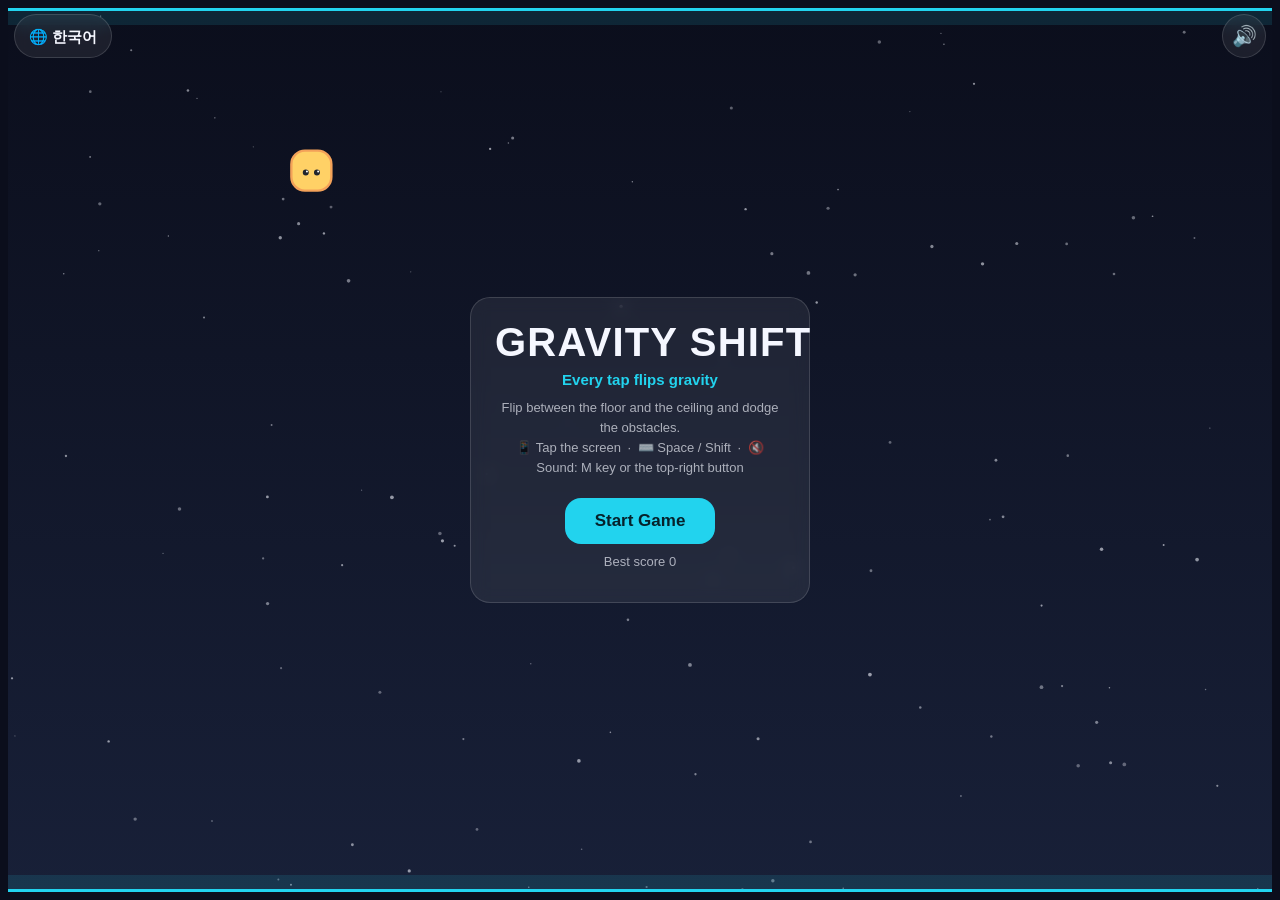
==== commit cf9c90d1: "언어 버튼 숨김 상태에서 화면 읽기 목록에도 빠지게 (visibility)" ====
--- a/gravity-shift-standalone.html
+++ b/gravity-shift-standalone.html
@@ -102,6 +102,7 @@
 /* 게임 중에는 화면을 가리지 않게 숨겨요 (탭이 언어 전환으로 새는 것도 방지) */
 #btn-lang.is-hidden {
   opacity: 0;
+  visibility: hidden;                    /* 화면 읽기 목록에서도 빠져요 */
   pointer-events: none;
 }
 
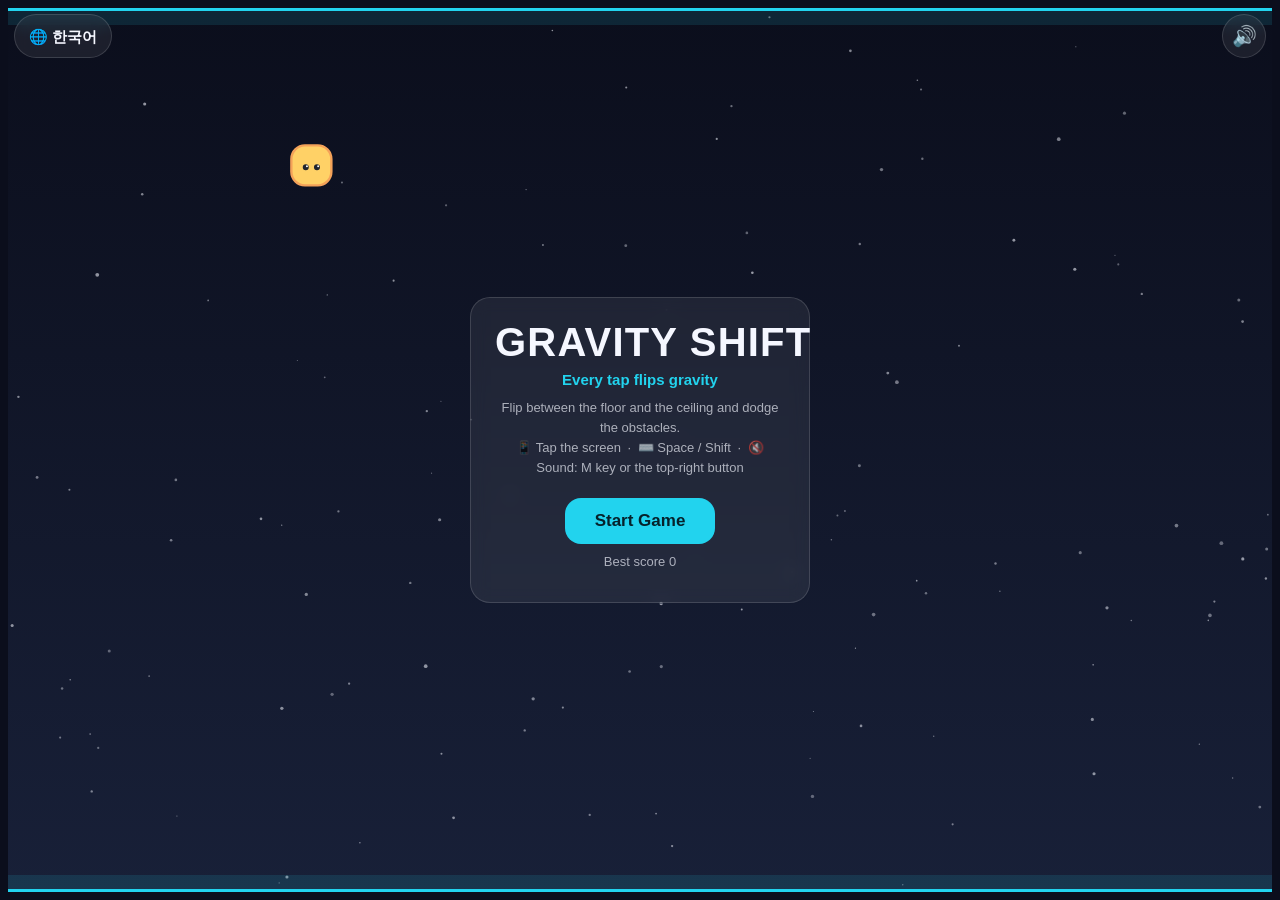
==== commit d8c0e820: "게임 중 언어 버튼 숨김 수정 (showScreen은 게임 중 null을 받음)" ====
--- a/gravity-shift-standalone.html
+++ b/gravity-shift-standalone.html
@@ -563,7 +563,9 @@
     screens.over.classList.toggle('hidden', name !== 'over');
     screens.pause.classList.toggle('hidden', name !== 'pause');
     // 게임 중에는 언어 버튼을 숨겨요 (화면을 가리지 않고, 탭이 새지 않게)
-    if (btnLang) btnLang.classList.toggle('is-hidden', name === 'playing');
+    // 게임 중에는 보여 줄 화면이 없어서 name이 null로 들어와요
+    var overlay = (name === 'title' || name === 'over' || name === 'pause');
+    if (btnLang) btnLang.classList.toggle('is-hidden', !overlay);
   }
 
   function refreshTitle() {
